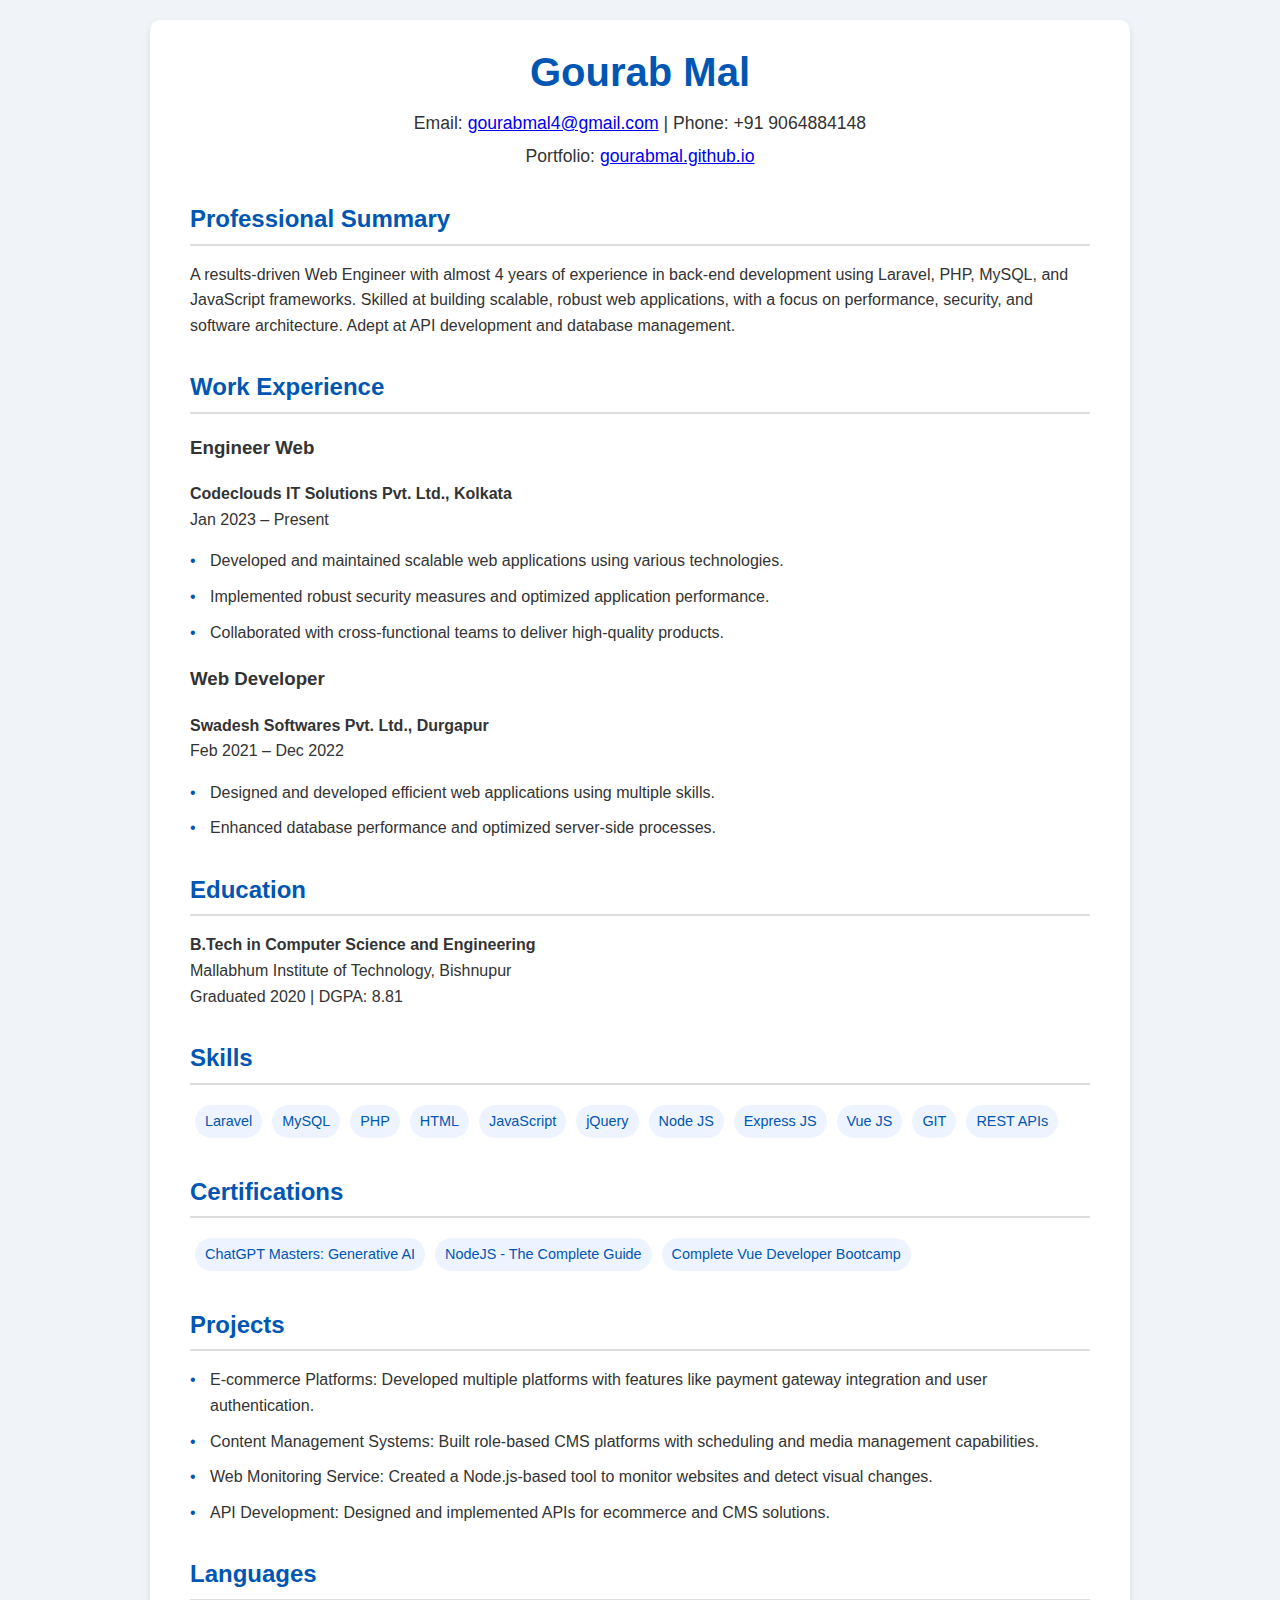
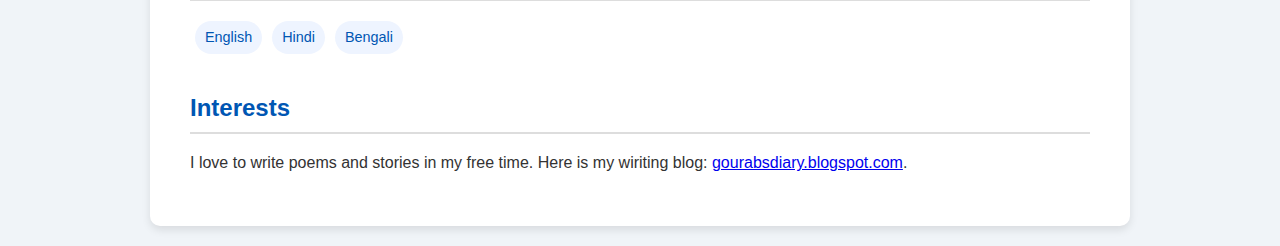
==== cv.html @ 8f169938 "cv" ====
<!DOCTYPE html>
<html lang="en">

<head>
    <meta charset="UTF-8">
    <meta name="viewport" content="width=device-width, initial-scale=1.0">
    <title>Gourab Mal - CV</title>
    <style>
        body {
            font-family: 'Arial', sans-serif;
            line-height: 1.6;
            margin: 0;
            padding: 0;
            background-color: #f0f4f8;
            color: #333;
        }

        .container {
            max-width: 900px;
            margin: 20px auto;
            background: #fff;
            padding: 20px 40px;
            box-shadow: 0 4px 8px rgba(0, 0, 0, 0.1);
            border-radius: 10px;
        }

        header {
            text-align: center;
            margin-bottom: 30px;
        }

        header h1 {
            font-size: 2.5em;
            color: #0056b3;
            margin: 0;
        }

        header p {
            font-size: 1.1em;
            margin: 5px 0;
        }

        section {
            margin-bottom: 30px;
        }

        section h2 {
            color: #0056b3;
            border-bottom: 2px solid #ddd;
            padding-bottom: 5px;
            margin-bottom: 15px;
            font-size: 1.5em;
        }

        ul {
            list-style-type: none;
            padding: 0;
        }

        ul li {
            margin-bottom: 10px;
            padding-left: 20px;
            position: relative;
        }

        ul li:before {
            content: '\2022';
            color: #0056b3;
            position: absolute;
            left: 0;
            top: 0;
        }

        .skills,
        .certifications,
        .languages,
        .interests {
            display: flex;
            flex-wrap: wrap;
        }

        .skills span,
        .certifications span,
        .languages span,
        .interests span {
            background: #eef4ff;
            color: #0056b3;
            padding: 5px 10px;
            margin: 5px;
            border-radius: 20px;
            font-size: 0.9em;
        }
    </style>
</head>

<body>
    <div class="container">
        <header>
            <h1>Gourab Mal</h1>
            <p>Email: <a href="mailto:gourabmal4@gmail.com">gourabmal4@gmail.com</a> | Phone: +91 9064884148</p>
            <p>Portfolio: <a href="https://gourabmal.github.io/" target="_blank">gourabmal.github.io</a></p>
        </header>


        <section>
            <h2>Professional Summary</h2>
            <p>A results-driven Web Engineer with almost 4 years of experience in back-end development using Laravel, PHP,
                MySQL, and JavaScript frameworks. Skilled at building scalable, robust web applications, with a focus on
                performance, security, and software architecture. Adept at API development and database management.</p>
        </section>

        <section>
            <h2>Work Experience</h2>
            <h3>Engineer Web</h3>
            <p><strong>Codeclouds IT Solutions Pvt. Ltd., Kolkata</strong> <br>Jan 2023 – Present</p>
            <ul>
                <li>Developed and maintained scalable web applications using various technologies.</li>
                <li>Implemented robust security measures and optimized application performance.</li>
                <li>Collaborated with cross-functional teams to deliver high-quality products.</li>
            </ul>

            <h3>Web Developer</h3>
            <p><strong>Swadesh Softwares Pvt. Ltd., Durgapur</strong> <br>Feb 2021 – Dec 2022</p>
            <ul>
                <li>Designed and developed efficient web applications using multiple skills.</li>
                <li>Enhanced database performance and optimized server-side processes.</li>
            </ul>
        </section>

        <section>
            <h2>Education</h2>
            <p><strong>B.Tech in Computer Science and Engineering</strong><br>Mallabhum Institute of Technology,
                Bishnupur<br>Graduated 2020 | DGPA: 8.81</p>
        </section>

        <section>
            <h2>Skills</h2>
            <div class="skills">
                <span>Laravel</span>
                <span>MySQL</span>
                <span>PHP</span>
                <span>HTML</span>
                <span>JavaScript</span>
                <span>jQuery</span>
                <span>Node JS</span>
                <span>Express JS</span>
                <span>Vue JS</span>
                <span>GIT</span>
                <span>REST APIs</span>
            </div>
        </section>

        <section>
            <h2>Certifications</h2>
            <div class="certifications">
                <span>ChatGPT Masters: Generative AI</span>
                <span>NodeJS - The Complete Guide</span>
                <span>Complete Vue Developer Bootcamp</span>
            </div>
        </section>

        <section>
            <h2>Projects</h2>
            <ul>
                <li>E-commerce Platforms: Developed multiple platforms with features like payment gateway integration
                    and user authentication.</li>
                <li>Content Management Systems: Built role-based CMS platforms with scheduling and media management
                    capabilities.</li>
                <li>Web Monitoring Service: Created a Node.js-based tool to monitor websites and detect visual changes.
                </li>
                <li>API Development: Designed and implemented APIs for ecommerce and CMS solutions.</li>
            </ul>
        </section>

        <section>
            <h2>Languages</h2>
            <div class="languages">
                <span>English</span>
                <span>Hindi</span>
                <span>Bengali</span>
            </div>
        </section>

        <section>
            <h2>Interests</h2>
            <p>I love to write poems and stories in my free time.
                Here is my wiriting blog: <a href="https://gourabsdiary.blogspot.com"
                    target="_blank">gourabsdiary.blogspot.com</a>.</p>
        </section>

    </div>
</body>

</html>
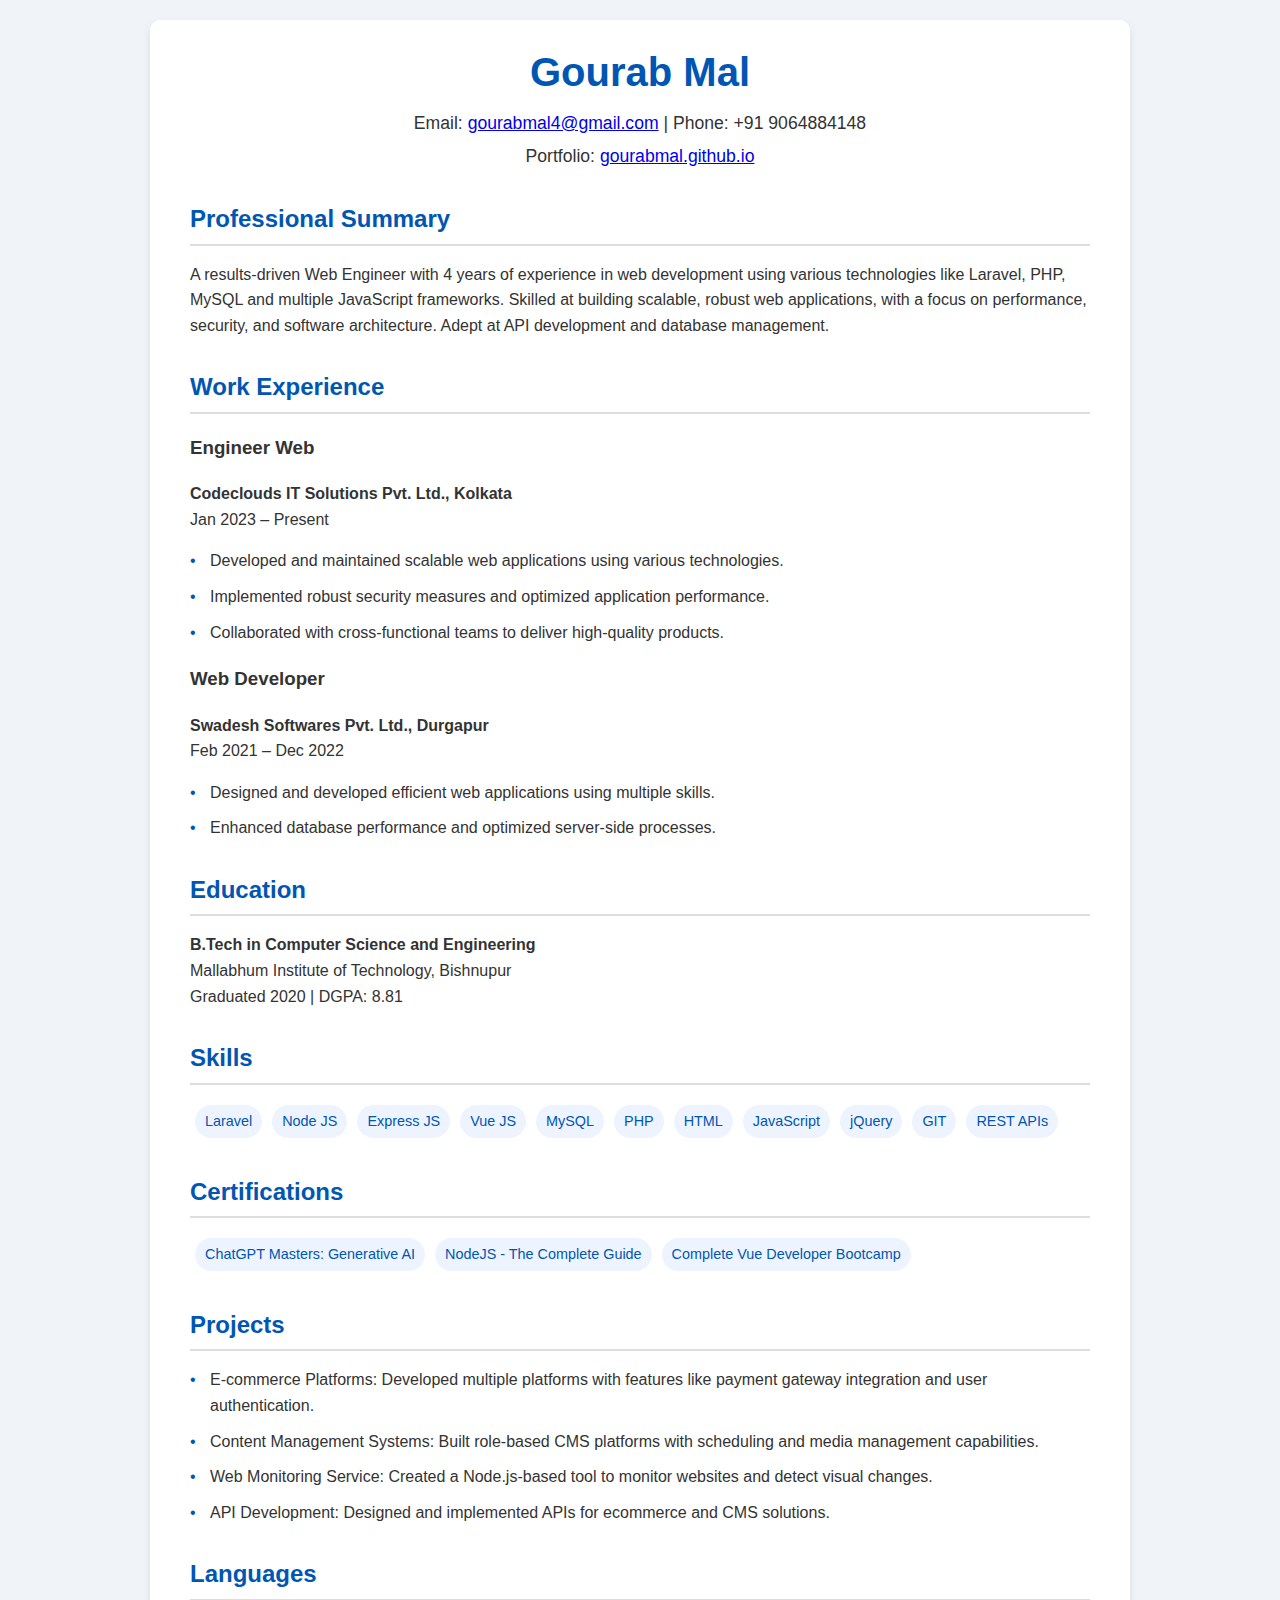
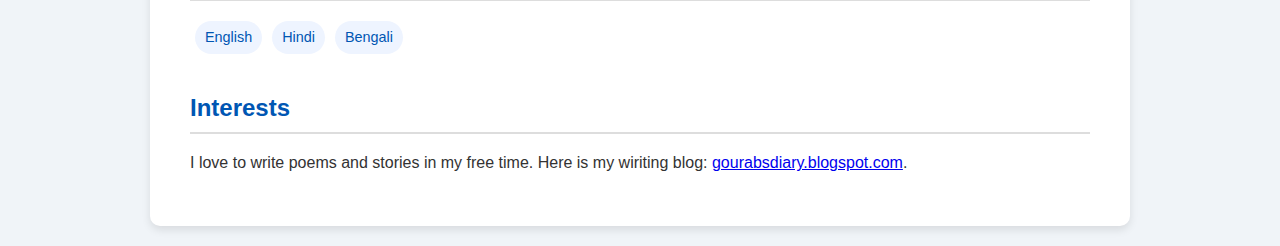
==== commit ae62a824: "up" ====
--- a/cv.html
+++ b/cv.html
@@ -104,8 +104,9 @@
 
         <section>
             <h2>Professional Summary</h2>
-            <p>A results-driven Web Engineer with almost 4 years of experience in back-end development using Laravel, PHP,
-                MySQL, and JavaScript frameworks. Skilled at building scalable, robust web applications, with a focus on
+            <p>A results-driven Web Engineer with 4 years of experience in web development using various
+                technologies like Laravel, PHP,
+                MySQL and multiple JavaScript frameworks. Skilled at building scalable, robust web applications, with a focus on
                 performance, security, and software architecture. Adept at API development and database management.</p>
         </section>
 
@@ -137,14 +138,14 @@
             <h2>Skills</h2>
             <div class="skills">
                 <span>Laravel</span>
+                <span>Node JS</span>
+                <span>Express JS</span>
+                <span>Vue JS</span>
                 <span>MySQL</span>
                 <span>PHP</span>
                 <span>HTML</span>
                 <span>JavaScript</span>
                 <span>jQuery</span>
-                <span>Node JS</span>
-                <span>Express JS</span>
-                <span>Vue JS</span>
                 <span>GIT</span>
                 <span>REST APIs</span>
             </div>
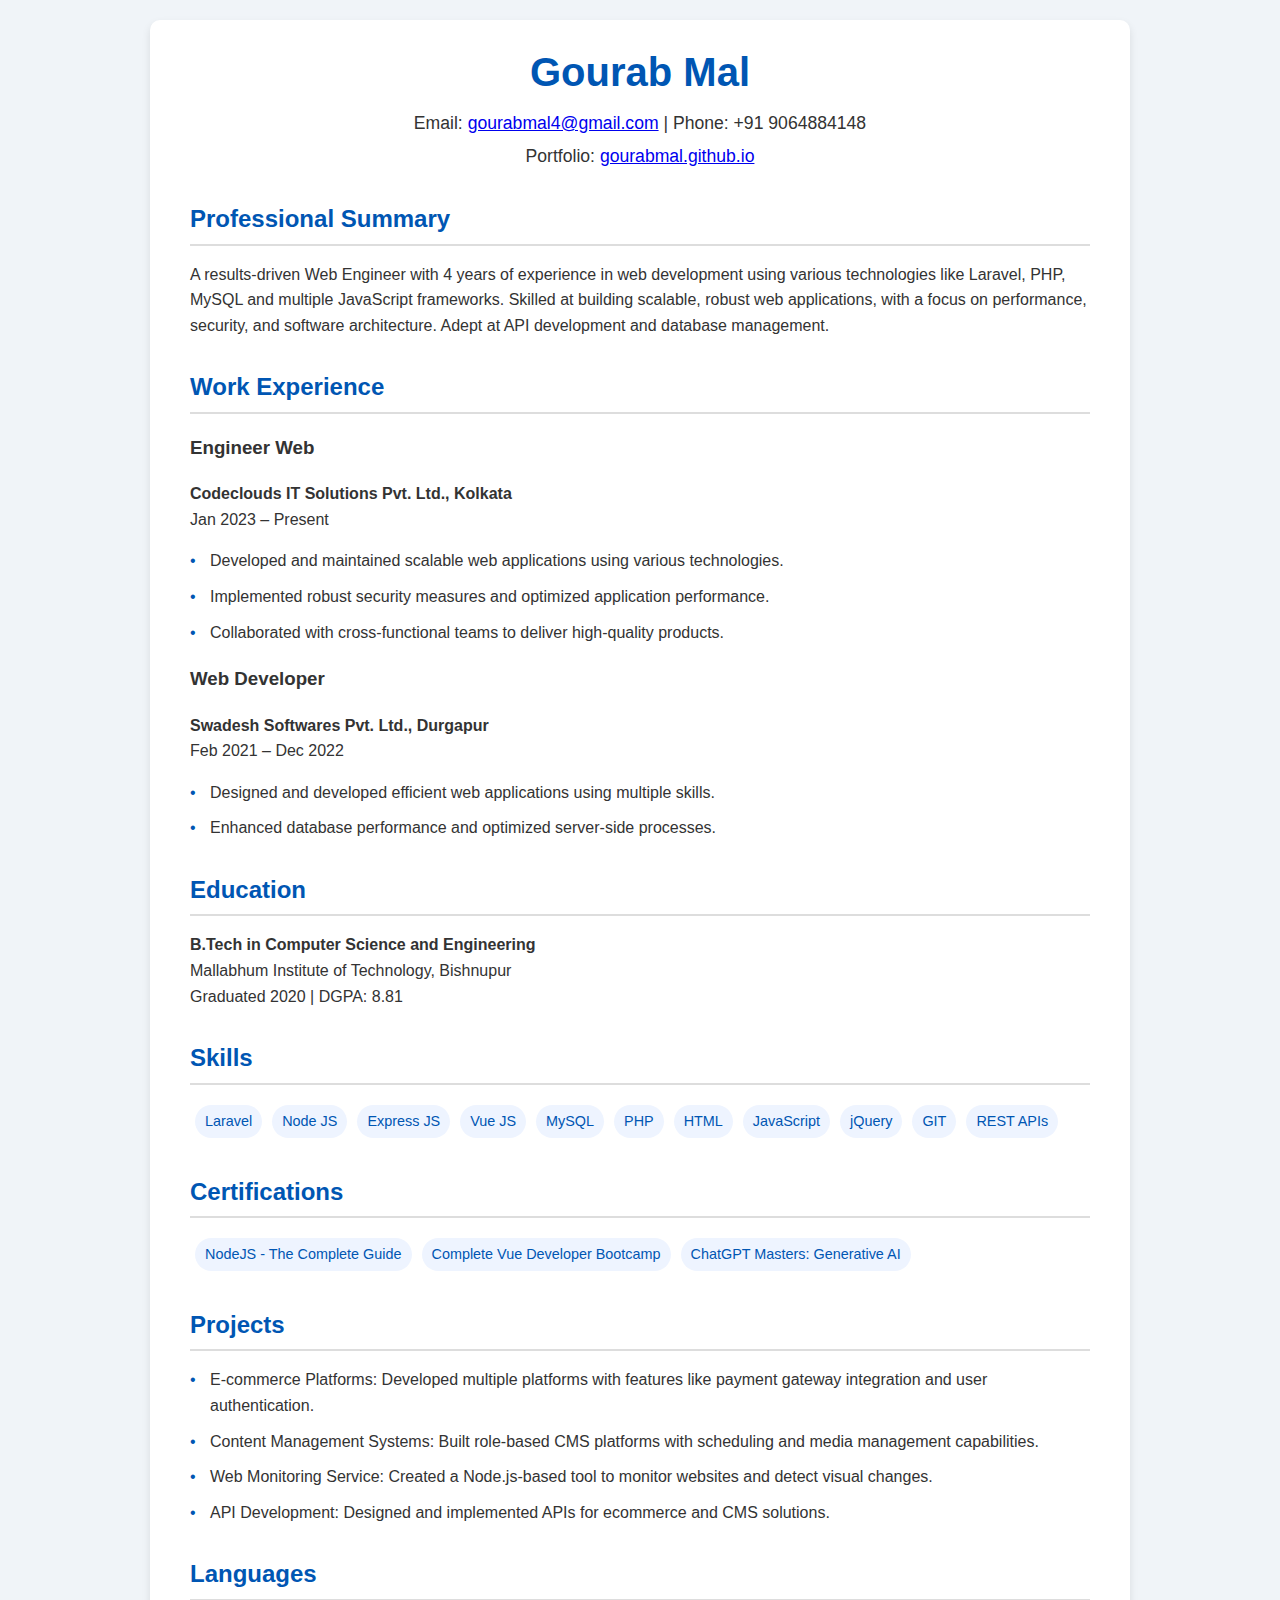
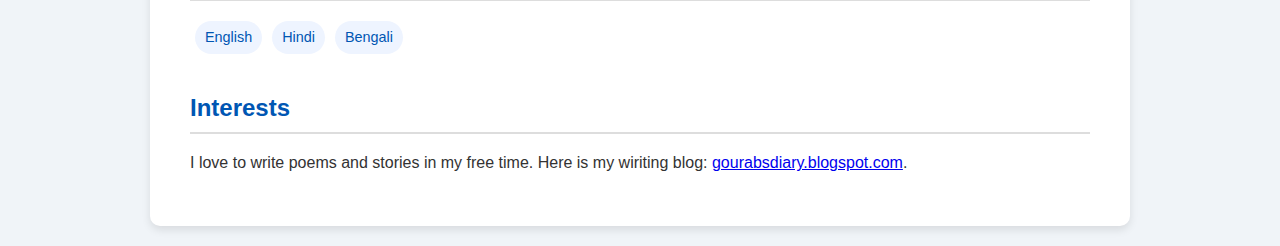
==== commit 512645d6: "up" ====
--- a/cv.html
+++ b/cv.html
@@ -154,9 +154,9 @@
         <section>
             <h2>Certifications</h2>
             <div class="certifications">
-                <span>ChatGPT Masters: Generative AI</span>
                 <span>NodeJS - The Complete Guide</span>
                 <span>Complete Vue Developer Bootcamp</span>
+                <span>ChatGPT Masters: Generative AI</span>
             </div>
         </section>
 
